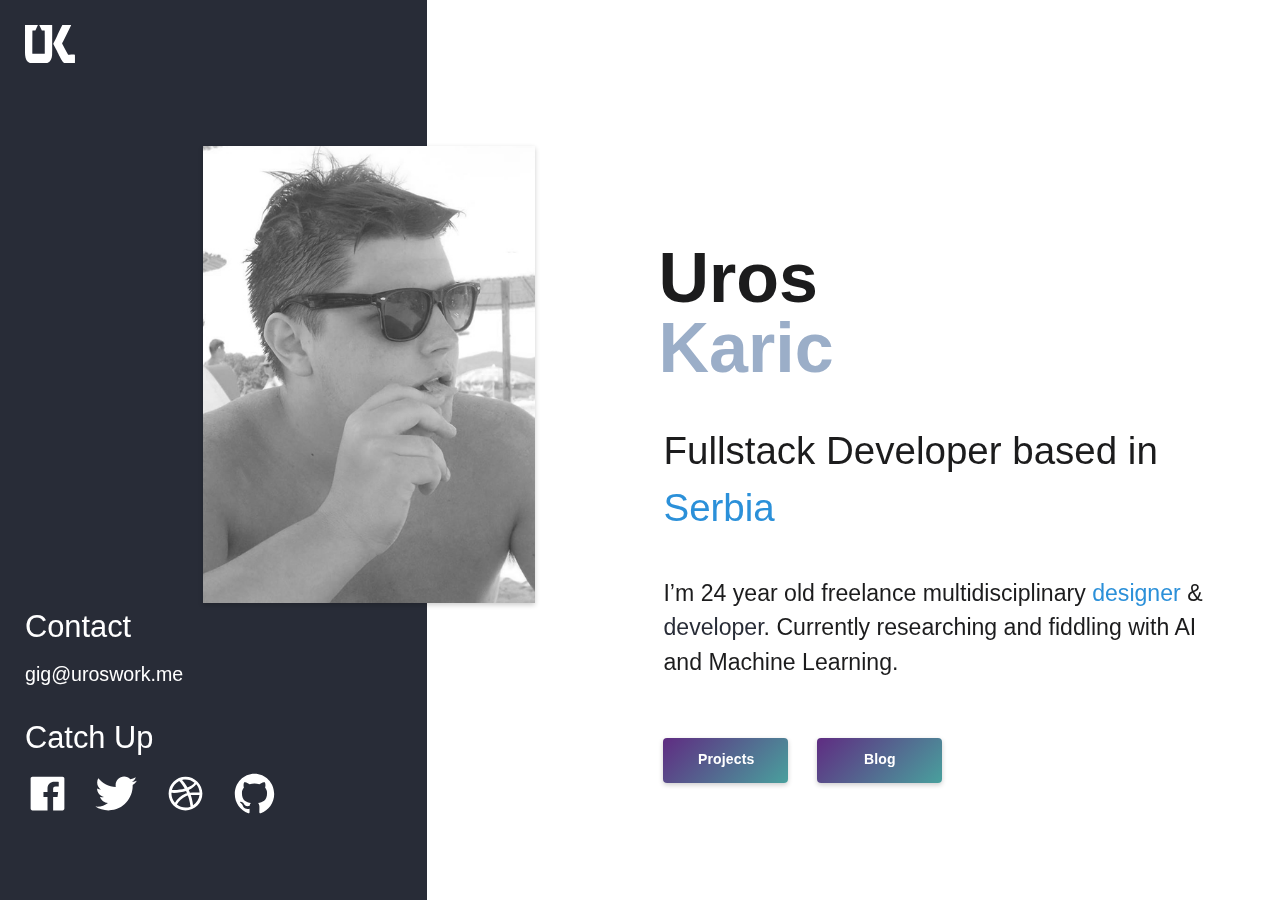
==== index.html @ 0b8df2b6 "[ci skip] deploy from kadza" ====
<!doctype html>

<head lang="en-us">
  <meta charset="utf-8">
<meta http-equiv="X-UA-Compatible" content="IE=edge">
<title>Uros Karic | Virtual Card</title>
<meta name="description" content="">
<meta name="viewport" content="width=device-width, initial-scale=1">

<link rel="apple-touch-icon" href="https://ukaric.github.io/apple-touch-icon.png">

<link rel="stylesheet" href="https://ukaric.github.io/css/main.css">
<script src="https://cdnjs.cloudflare.com/ajax/libs/jquery/3.2.0/jquery.min.js"></script>


<meta name="generator" content="Hugo 0.19" />

</head>

<body>
  
  <div class="columns is-gapless is-marginless is-paddingless content">

    <div class="column is-one-third rail-left">
      <div class="logo">
        <svg version="1.1" baseProfile="tiny" class="logo-svg" xmlns="http://www.w3.org/2000/svg" xmlns:xlink="http://www.w3.org/1999/xlink"
          x="0px" y="0px" viewBox="0 0 72.3 55.5" overflow="auto" xml:space="preserve">
          <path fill="#FFFFFF" d="M39.3,31.7c0,2,0.1,4.1,0,6.1c-0.1,2,0,4-0.1,5.9c-0.4,5.3-2.5,8.9-5.5,10.6c-3,1.7-7.4,1.2-11.5,1.2
	c-0.8,0-1.5,0-2.3,0h-0.4c-0.8,0-1.5,0-2.3,0c-4.1,0-8.5,0.5-11.5-1.2c-2.9-1.6-5.1-5.2-5.5-10.6C0,41.8,0.1,39.8,0,37.8
	c-0.1-2,0-4.1,0-6.1c0-4.1,0-8.3,0-12.4C0,12.9,0.1,6.3,0,0h18.7L15,8.1c-0.8,0-1.6,0-2.3,0c-0.7,0-1.4-0.1-2,0.2
	c-0.1,9.5-0.1,19.6-0.1,29.3c0,1.4-0.1,2.8,0.1,4.1c2.8,0.1,5.8,0,8.7,0h0.4c2.9,0,5.9,0.1,8.7,0c0.2-1.3,0.1-2.7,0.1-4.1
	c0-9.7,0.1-19.7-0.1-29.3C28,7.9,27.4,8,26.7,8c-0.8,0-1.5,0-2.3,0L20.6,0h18.7c0,6.3,0.1,12.9,0,19.3
	C39.3,23.4,39.3,27.6,39.3,31.7z" />
          <path fill="#FFFFFF" d="M66.7,0.1c0,0.7-0.4,1.2-0.7,1.8c-3.5,7.2-7.1,14.2-10.7,21.5c-0.2,0.5-0.5,1.1-0.8,1.7
	c-0.2,0.5-0.8,1.3-0.8,1.7c0,0.2,0.3,0.8,0.5,1.1c1.2,2.3,2.6,4.7,3.8,7c1,2,2.1,4,3.2,6.1c0.3,0.5,0.8,1.7,1.1,1.9
	c0.3,0.1,0.8,0,1.2,0c2.7,0.1,6.2-0.3,8.7,0.1c0.1,4,0.1,8.3,0,12.4c-3,0.2-6.5,0.1-9.6,0.1c-1.8,0-3.3,0.1-4.7-0.2
	c-1.4-0.3-2.4-1.1-3.3-2.2c-1.8-2.1-3.1-4.8-4.4-7.4c-0.7-1.3-1.4-2.6-2-4c-0.6-1.4-1.4-2.6-1.9-4.1c-1.5-3-3.2-5.9-4.8-9
	c-0.2-0.4-0.6-1.1-0.6-1.4c0-0.4,0.5-1.3,0.8-1.8c1.4-2.8,2.8-5.6,4.2-8.4c0.6-1.1,1-2.4,1.5-3.5c2.2-4.7,4.5-9.2,6.6-13.5
	C58.1-0.1,62.8,0,66.7,0.1z" />
        </svg>
      </div>
      <div class="mobile-nav">
        <input type="checkbox" id="navcheck" role="button" title="menu">
        <label for="navcheck" aria-hidden="true" title="menu">
          <span class="burger">
              <span class="bar">
                <span class="visuallyhidden">Menu</span>
            </span>
          </span>
        </label>

        <nav id="menu">
          <a href="#">Contact</a>
          <a href="mailto:nowhere@mozilla.org">gig@uroswork.me</a>
          <a href="#">Catch Up</a>
          <div class="icons">
            <a href="http://www.facebook.com/kadza" target="_">
              <svg class="icon-svg ionion-logo-facebook">
                <linearGradient id="facebookGrad">
                  <stop offset="5%" stop-color="#3b5998" />
                  <stop offset="95%" stop-color="#4b6cb7" />
                </linearGradient>
                <use xlink:href="symbol-defs.svg#ionion-logo-facebook"></use>
              </svg>
            </a>
            <a href="https://twitter.com/urskrc" target="_">
              <svg class="icon-svg ionion-logo-twitter">
                <linearGradient id="twitterGrad">
                  <stop offset="5%" stop-color="#0084b4" />
                  <stop offset="95%" stop-color="#00c6ff" />
                </linearGradient>
                <use xlink:href="symbol-defs.svg#ionion-logo-twitter"></use>
              </svg>
            </a>
            <a href="#">
              <svg class="icon-svg ionion-logo-dribble">
                <linearGradient id="dribbleGrad">
                  <stop offset="5%" stop-color="#BB377D" />
                  <stop offset="95%" stop-color="#d53369" />
                </linearGradient>
                <use xlink:href="symbol-defs.svg#ionion-logo-dribbble"></use>
              </svg>
            </a>
            <a href="http://www.github.com/ukraic" target="_">
              <svg class="icon-svg ionion-logo-github">
                <linearGradient id="githubGrad">
                  <stop offset="5%" stop-color="#6e8efb" />
                  <stop offset="95%" stop-color="#a777e3" />
                </linearGradient>
                <use xlink:href="symbol-defs.svg#ionion-logo-github"></use>
              </svg>
            </a>
          </div>
        </nav>
      </div>
      <div class="column hero-img">

        <picture>

          <source media="(max-width: 48em)" srcset="img/headphoto-round.png">

          <img src="img/headphoto-2x.jpg" alt="Space Needle">

        </picture>

      </div>
      <div class="column contact">
        <div class="email">
          <h1>Contact</h1>
          <a href="mailto:nowhere@nope.to">gig@uroswork.me</a>
        </div>
        <div class="social">
          <h1>Catch Up</h1>
          <div class="icons">
            <a href="http://www.facebook.com/kadza" target="_">
              <svg class="icon-svg ionion-logo-facebook">
                <linearGradient id="facebookGrad">
                  <stop offset="5%" stop-color="#3b5998" />
                  <stop offset="95%" stop-color="#4b6cb7" />
                </linearGradient>
                <use xlink:href="symbol-defs.svg#ionion-logo-facebook"></use>
              </svg>
            </a>
            <a href="https://twitter.com/urskrc" target="_">
              <svg class="icon-svg ionion-logo-twitter">
                <linearGradient id="twitterGrad">
                  <stop offset="5%" stop-color="#0084b4" />
                  <stop offset="95%" stop-color="#00c6ff" />
                </linearGradient>
                <use xlink:href="symbol-defs.svg#ionion-logo-twitter"></use>
              </svg>
            </a>
            <a href="#">
              <svg class="icon-svg ionion-logo-dribble">
                <linearGradient id="dribbleGrad">
                  <stop offset="5%" stop-color="#BB377D" />
                  <stop offset="95%" stop-color="#d53369" />
                </linearGradient>
                <use xlink:href="symbol-defs.svg#ionion-logo-dribbble"></use>
              </svg>
            </a>
            <a href="http://www.github.com/ukraic" target="_">
              <svg class="icon-svg ionion-logo-github">
                <linearGradient id="githubGrad">
                  <stop offset="5%" stop-color="#6e8efb" />
                  <stop offset="95%" stop-color="#a777e3" />
                </linearGradient>
                <use xlink:href="symbol-defs.svg#ionion-logo-github"></use>
              </svg>
            </a>
          </div>
        </div>


      </div>

    </div>

    <div class="column rail-right">
      <div class="wrapper-right">
        <div class="text">
          <h1 class="color-h1">Uros</h1>
          <h1>Karic</h1>
          <div class="about-text">
            <h3>Fullstack Developer based in <span class="accent">Serbia</span></h3>
            <p>I’m 24 year old freelance multidisciplinary <span class="accent">designer</span> & <span>developer</span>. Currently
              researching and fiddling with AI and Machine Learning.</p>
          </div>
        </div>
        <div class="btn-box">

          <a href="./blog/" data-title="Projects" class="cta-main"></a>
          <a href="#" data-title="Blog" class="cta-blog"></a>
        </div>
      </div>
    </div>

  </div>
  <script src="https://ukaric.github.io/js/app.js"></script>

</body>


</html>
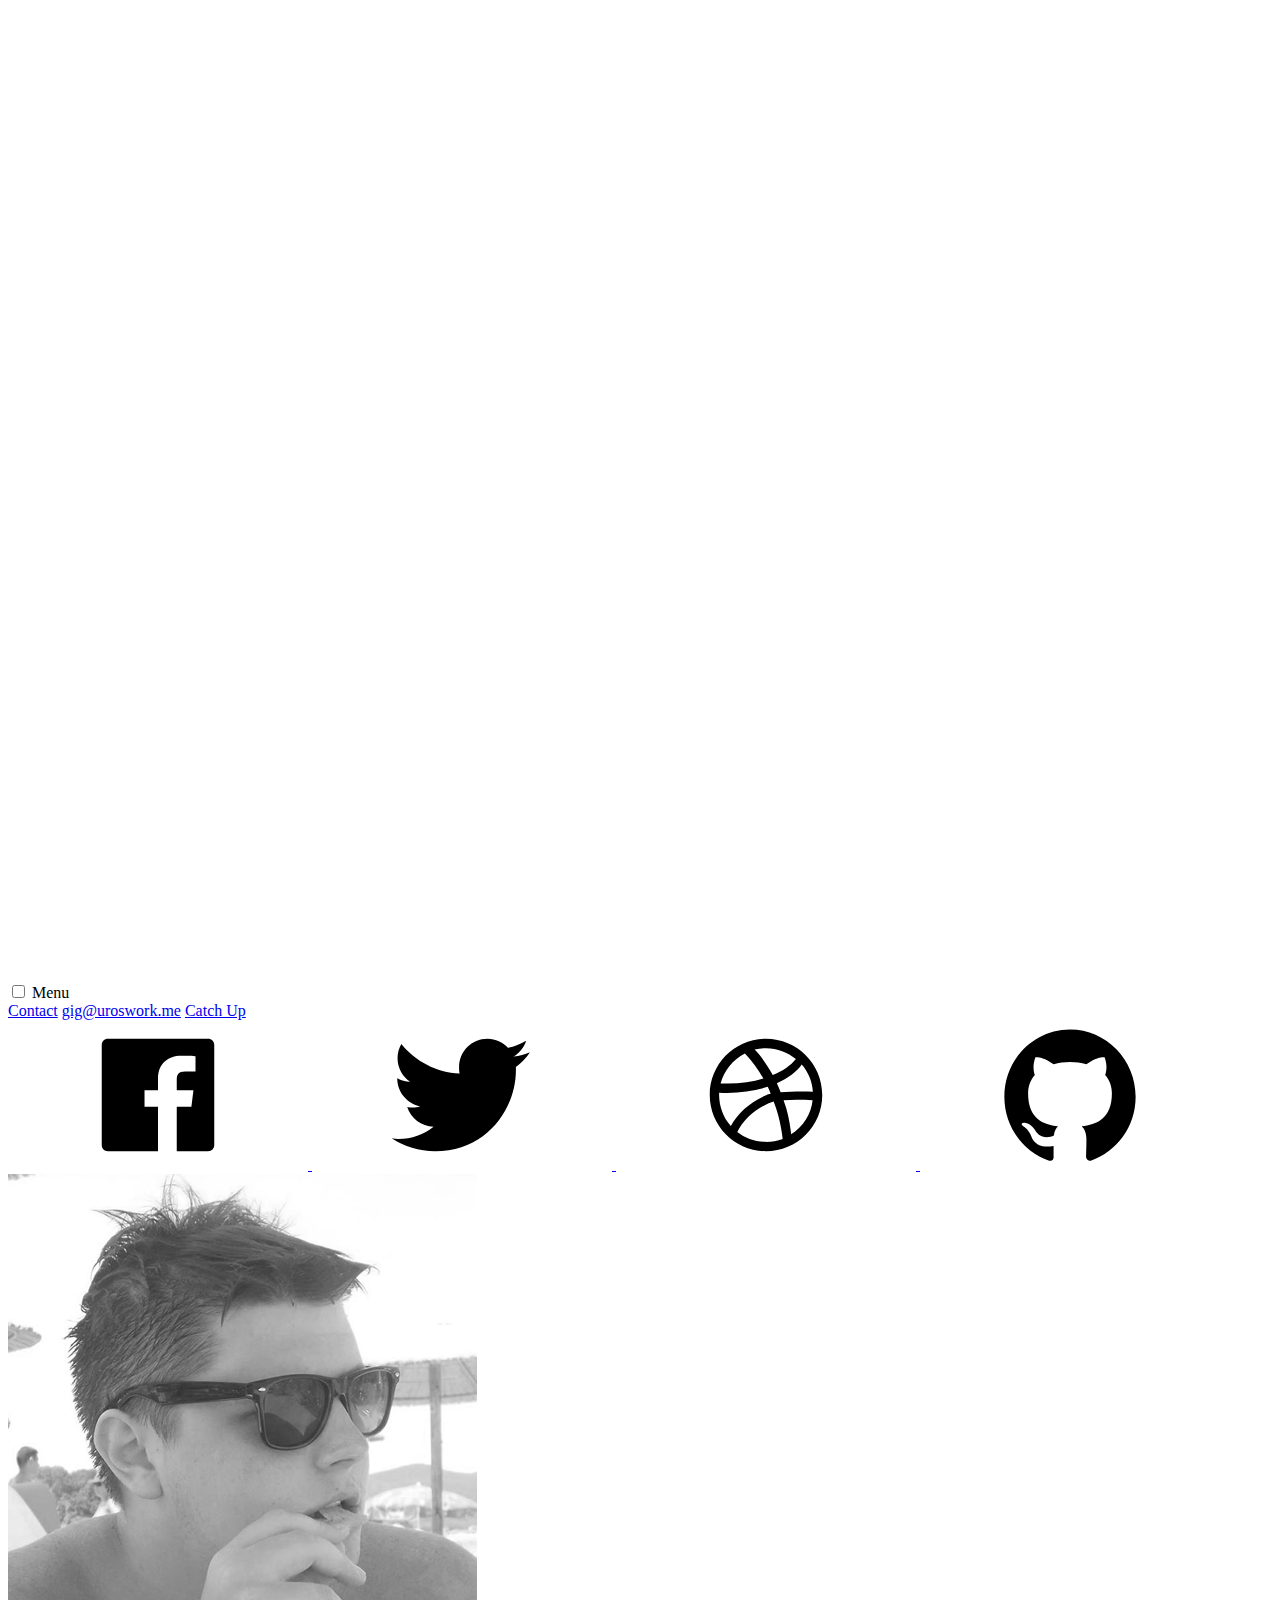
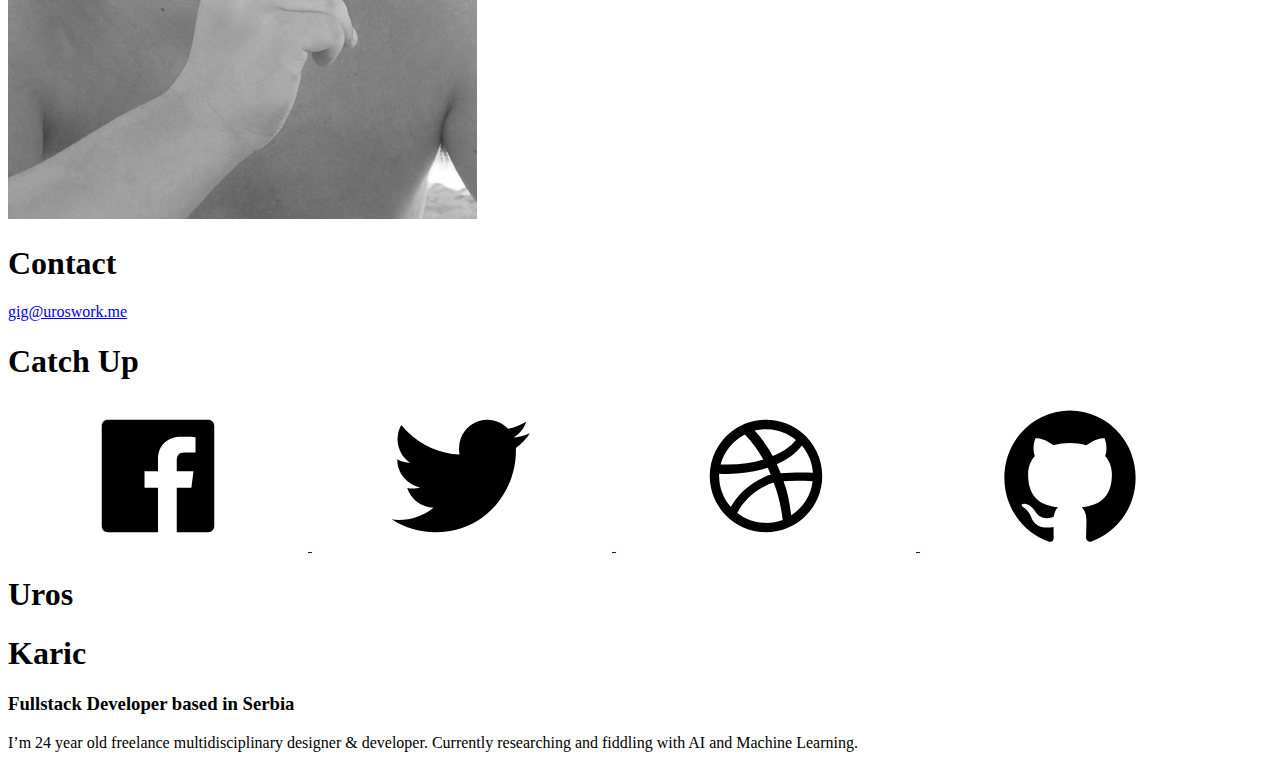
==== commit 1a192969: "[ci skip] deploy from kadza" ====
--- a/index.html
+++ b/index.html
@@ -6,10 +6,18 @@
 <title>Uros Karic | Virtual Card</title>
 <meta name="description" content="">
 <meta name="viewport" content="width=device-width, initial-scale=1">
+<meta property="og:title" content="Uros Karic | Virtual Card" />
+<meta property="og:url" content="https://ukaric.github.io/img/headphoto-2x.jpg" />
+<meta property="og:image" content="img/headphoto-2x.jpg" />
+<meta property="og:image:type" content="image/jpeg" />
+<meta property="og:description" content="Personal Virtual Card&Blog" />
 
-<link rel="apple-touch-icon" href="https://ukaric.github.io/apple-touch-icon.png">
 
-<link rel="stylesheet" href="https://ukaric.github.io/css/main.css">
+
+
+<link rel="apple-touch-icon" href="https://uroskaric.me/apple-touch-icon.png">
+
+<link rel="stylesheet" href="https://uroskaric.me/css/main.css">
 <script src="https://cdnjs.cloudflare.com/ajax/libs/jquery/3.2.0/jquery.min.js"></script>
 
 
@@ -169,14 +177,14 @@
         </div>
         <div class="btn-box">
 
-          <a href="./blog/" data-title="Projects" class="cta-main"></a>
+          <a href="#" data-title="Projects" class="cta-main"></a>
           <a href="#" data-title="Blog" class="cta-blog"></a>
         </div>
       </div>
     </div>
 
   </div>
-  <script src="https://ukaric.github.io/js/app.js"></script>
+  <script src="https://uroskaric.me/js/app.js"></script>
 
 </body>
 
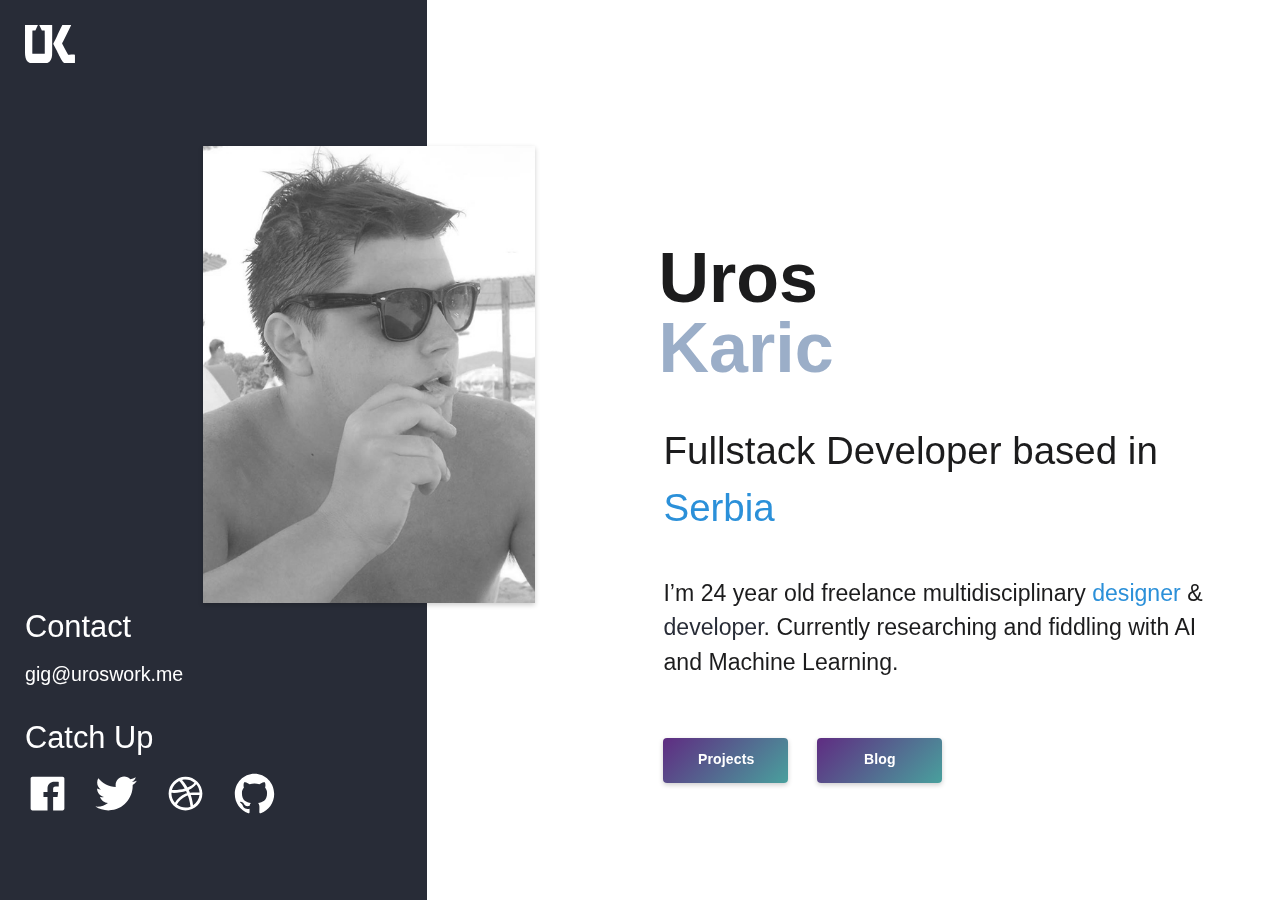
==== commit 97fd2187: "[ci skip] deploy from kadza" ====
--- a/index.html
+++ b/index.html
@@ -15,9 +15,9 @@
 
 
 
-<link rel="apple-touch-icon" href="https://uroskaric.me/apple-touch-icon.png">
+<link rel="apple-touch-icon" href="/apple-touch-icon.png">
 
-<link rel="stylesheet" href="https://uroskaric.me/css/main.css">
+<link rel="stylesheet" href="/css/main.css">
 <script src="https://cdnjs.cloudflare.com/ajax/libs/jquery/3.2.0/jquery.min.js"></script>
 
 
@@ -184,7 +184,7 @@
     </div>
 
   </div>
-  <script src="https://uroskaric.me/js/app.js"></script>
+  <script src="/js/app.js"></script>
 
 </body>
 
--- a/css/main.css
+++ b/css/main.css
@@ -0,0 +1,3 @@
+@font-face{font-family:Inconsolata;font-style:normal;font-weight:400;src:local("Inconsolata Regular"),local(Inconsolata-Regular),url(//fonts.gstatic.com/s/inconsolata/v15/BjAYBlHtW3CJxDcjzrnZCGfQcKutQXcIrRfyR5jdjY8.eot#) format("eot"),url(//fonts.gstatic.com/s/inconsolata/v15/BjAYBlHtW3CJxDcjzrnZCIbN6UDyHWBl620a-IRfuBk.woff) format("woff2"),url(//fonts.gstatic.com/s/inconsolata/v15/BjAYBlHtW3CJxDcjzrnZCIbN6UDyHWBl620a-IRfuBk.woff) format("woff")}@font-face{font-family:Inconsolata;font-style:normal;font-weight:700;src:local("Inconsolata Bold"),local(Inconsolata-Bold),url(//fonts.gstatic.com/s/inconsolata/v15/AIed271kqQlcIRSOnQH0ybFt29aCHKT7otDW9l62Aag.eot#) format("eot"),url(//fonts.gstatic.com/s/inconsolata/v15/AIed271kqQlcIRSOnQH0yTqR_3kx9_hJXbbyU8S6IN0.woff) format("woff2"),url(//fonts.gstatic.com/s/inconsolata/v15/AIed271kqQlcIRSOnQH0yTqR_3kx9_hJXbbyU8S6IN0.woff) format("woff")}@font-face{font-family:monospace;font-style:italic;font-weight:400;src:local("Menlo Italic"),local(Menlo-Italic),local("Consolas Italic"),local(Consolas-Italic),local("Courier New Italic")}@font-face{font-family:monospace;font-style:italic;font-weight:700;src:local("Menlo Bold Italic"),local(Menlo-BoldItalic),local(Monaco),local("Consolas Bold Italic"),local(Consolas-BoldItalic),local("Courier New Bold Italic")}@font-face{font-family:monospace;font-style:normal;font-weight:400;src:local("Menlo Regular"),local(Menlo-Regular),local(Monaco),local(Consolas),local("Courier New")}@font-face{font-family:monospace;font-style:normal;font-weight:700;src:local("Menlo Bold"),local(Menlo-Bold),local(Monaco),local("Consolas Bold"),local(Consolas-Bold),local("Courier New Bold")}@font-face{font-family:sans-serif;font-style:italic;font-weight:300;src:local("Helvetica Neue Light Italic"),local(HelveticaNeue-LightItalic),local("Helvetica Light Oblique"),local(Helvetica-LightOblique)}@font-face{font-family:sans-serif;font-style:italic;font-weight:400;src:local("Helvetica Neue Italic"),local(HelveticaNeue-Italic),local("Helvetica Oblique"),local(Helvetica-Oblique)}@font-face{font-family:sans-serif;font-style:italic;font-weight:700;src:local("Helvetica Neue Bold Italic"),local(HelveticaNeue-BoldItalic),local("Helvetica Bold Oblique"),local(Helvetica-BoldOblique)}@font-face{font-family:sans-serif;font-style:normal;font-weight:300;src:local("Helvetica Neue Light"),local(HelveticaNeue-Light),local("Helvetica Light"),local(Helvetica-Light)}@font-face{font-family:sans-serif;font-style:normal;font-weight:400;src:local(HelveticaNeue),local(Helvetica)}@font-face{font-family:sans-serif;font-style:normal;font-weight:700;src:local("Helvetica Neue Bold"),local(HelveticaNeue-Bold),local("Helvetica Bold"),local(Helvetica-Bold)}
+/*! normalize.css v5.0.0 | MIT License | github.com/necolas/normalize.css */html{font-family:sans-serif;line-height:1.15;-ms-text-size-adjust:100%;-webkit-text-size-adjust:100%}body{margin:0}article,aside,footer,header,nav,section{display:block}h1{font-size:2em;margin:.67em 0}figcaption,figure,main{display:block}figure{margin:1em 40px}hr{box-sizing:content-box;height:0;overflow:visible}pre{font-family:monospace,monospace;font-size:1em}a{background-color:transparent;-webkit-text-decoration-skip:objects}a:active,a:hover{outline-width:0}abbr[title]{border-bottom:none;text-decoration:underline;text-decoration:underline dotted}b,strong{font-weight:inherit;font-weight:bolder}code,kbd,samp{font-family:monospace,monospace;font-size:1em}dfn{font-style:italic}mark{background-color:#ff0;color:#000}small{font-size:80%}sub,sup{font-size:75%;line-height:0;position:relative;vertical-align:baseline}sub{bottom:-.25em}sup{top:-.5em}audio,video{display:inline-block}audio:not([controls]){display:none;height:0}img{border-style:none}svg:not(:root){overflow:hidden}button,input,optgroup,select,textarea{font-family:sans-serif;font-size:100%;line-height:1.15;margin:0}button,input{overflow:visible}button,select{text-transform:none}[type=reset],[type=submit],button,html [type=button]{-webkit-appearance:button}[type=button]::-moz-focus-inner,[type=reset]::-moz-focus-inner,[type=submit]::-moz-focus-inner,button::-moz-focus-inner{border-style:none;padding:0}[type=button]:-moz-focusring,[type=reset]:-moz-focusring,[type=submit]:-moz-focusring,button:-moz-focusring{outline:1px dotted ButtonText}fieldset{border:1px solid silver;margin:0 2px;padding:.35em .625em .75em}legend{box-sizing:border-box;color:inherit;display:table;max-width:100%;padding:0;white-space:normal}progress{display:inline-block;vertical-align:baseline}textarea{overflow:auto}[type=checkbox],[type=radio]{box-sizing:border-box;padding:0}[type=number]::-webkit-inner-spin-button,[type=number]::-webkit-outer-spin-button{height:auto}[type=search]{-webkit-appearance:textfield;outline-offset:-2px}[type=search]::-webkit-search-cancel-button,[type=search]::-webkit-search-decoration{-webkit-appearance:none}::-webkit-file-upload-button{-webkit-appearance:button;font:inherit}details,menu{display:block}summary{display:list-item}canvas{display:inline-block}[hidden],template{display:none}html{background-color:#fff;font-size:14px;-moz-osx-font-smoothing:grayscale;-webkit-font-smoothing:antialiased;min-width:300px;overflow-x:hidden;overflow-y:scroll;text-rendering:optimizeLegibility}article,aside,figure,footer,header,hgroup,section{display:block}body,button,input,select,textarea{font-family:-apple-system,BlinkMacSystemFont,Segoe UI,Roboto,Oxygen,Ubuntu,Cantarell,Fira Sans,Droid Sans,Helvetica Neue,Helvetica,Arial,sans-serif}code,pre{-moz-osx-font-smoothing:auto;-webkit-font-smoothing:auto;font-family:Inconsolata,Consolas,Monaco,monospace}body{color:#4a4a4a;font-size:1rem;font-weight:400;line-height:1.5}a{color:#00d1b2;cursor:pointer;text-decoration:none;-webkit-transition:none 86ms ease-out;transition:none 86ms ease-out}a:hover{color:#363636}code{background-color:#f5f5f5;color:#ff3860;font-size:.8em;font-weight:400;padding:.25em .5em}hr{background-color:#dbdbdb;border:none;display:block;height:1px;margin:1.5rem 0}img{max-width:100%}input[type=checkbox],input[type=radio]{vertical-align:baseline}small{font-size:.8em}span{font-style:inherit;font-weight:inherit}strong{color:#363636;font-weight:700}pre{background-color:#f5f5f5;color:#4a4a4a;font-size:.8em;white-space:pre;word-wrap:normal}pre code{background:none;color:inherit;display:block;font-size:1em;overflow-x:auto;padding:1.25rem 1.5rem}table{width:100%}table td,table th{text-align:left;vertical-align:top}table th{color:#363636}.is-block{display:block}@media screen and (max-width:768px){.is-block-mobile{display:block!important}}@media screen and (min-width:769px){.is-block-tablet{display:block!important}}@media screen and (min-width:769px) and (max-width:999px){.is-block-tablet-only{display:block!important}}@media screen and (max-width:999px){.is-block-touch{display:block!important}}@media screen and (min-width:1000px){.is-block-desktop{display:block!important}}@media screen and (min-width:1000px) and (max-width:1191px){.is-block-desktop-only{display:block!important}}@media screen and (min-width:1192px){.is-block-widescreen{display:block!important}}.is-flex{display:-webkit-box;display:-ms-flexbox;display:flex}@media screen and (max-width:768px){.is-flex-mobile{display:-webkit-box!important;display:-ms-flexbox!important;display:flex!important}}@media screen and (min-width:769px){.is-flex-tablet{display:-webkit-box!important;display:-ms-flexbox!important;display:flex!important}}@media screen and (min-width:769px) and (max-width:999px){.is-flex-tablet-only{display:-webkit-box!important;display:-ms-flexbox!important;display:flex!important}}@media screen and (max-width:999px){.is-flex-touch{display:-webkit-box!important;display:-ms-flexbox!important;display:flex!important}}@media screen and (min-width:1000px){.is-flex-desktop{display:-webkit-box!important;display:-ms-flexbox!important;display:flex!important}}@media screen and (min-width:1000px) and (max-width:1191px){.is-flex-desktop-only{display:-webkit-box!important;display:-ms-flexbox!important;display:flex!important}}@media screen and (min-width:1192px){.is-flex-widescreen{display:-webkit-box!important;display:-ms-flexbox!important;display:flex!important}}.is-inline{display:inline}@media screen and (max-width:768px){.is-inline-mobile{display:inline!important}}@media screen and (min-width:769px){.is-inline-tablet{display:inline!important}}@media screen and (min-width:769px) and (max-width:999px){.is-inline-tablet-only{display:inline!important}}@media screen and (max-width:999px){.is-inline-touch{display:inline!important}}@media screen and (min-width:1000px){.is-inline-desktop{display:inline!important}}@media screen and (min-width:1000px) and (max-width:1191px){.is-inline-desktop-only{display:inline!important}}@media screen and (min-width:1192px){.is-inline-widescreen{display:inline!important}}.is-inline-block{display:inline-block}@media screen and (max-width:768px){.is-inline-block-mobile{display:inline-block!important}}@media screen and (min-width:769px){.is-inline-block-tablet{display:inline-block!important}}@media screen and (min-width:769px) and (max-width:999px){.is-inline-block-tablet-only{display:inline-block!important}}@media screen and (max-width:999px){.is-inline-block-touch{display:inline-block!important}}@media screen and (min-width:1000px){.is-inline-block-desktop{display:inline-block!important}}@media screen and (min-width:1000px) and (max-width:1191px){.is-inline-block-desktop-only{display:inline-block!important}}@media screen and (min-width:1192px){.is-inline-block-widescreen{display:inline-block!important}}.is-inline-flex{display:-webkit-inline-box;display:-ms-inline-flexbox;display:inline-flex}@media screen and (max-width:768px){.is-inline-flex-mobile{display:-webkit-inline-box!important;display:-ms-inline-flexbox!important;display:inline-flex!important}}@media screen and (min-width:769px){.is-inline-flex-tablet{display:-webkit-inline-box!important;display:-ms-inline-flexbox!important;display:inline-flex!important}}@media screen and (min-width:769px) and (max-width:999px){.is-inline-flex-tablet-only{display:-webkit-inline-box!important;display:-ms-inline-flexbox!important;display:inline-flex!important}}@media screen and (max-width:999px){.is-inline-flex-touch{display:-webkit-inline-box!important;display:-ms-inline-flexbox!important;display:inline-flex!important}}@media screen and (min-width:1000px){.is-inline-flex-desktop{display:-webkit-inline-box!important;display:-ms-inline-flexbox!important;display:inline-flex!important}}@media screen and (min-width:1000px) and (max-width:1191px){.is-inline-flex-desktop-only{display:-webkit-inline-box!important;display:-ms-inline-flexbox!important;display:inline-flex!important}}@media screen and (min-width:1192px){.is-inline-flex-widescreen{display:-webkit-inline-box!important;display:-ms-inline-flexbox!important;display:inline-flex!important}}.is-clearfix:after{clear:both;content:" ";display:table}.is-pulled-left{float:left}.is-pulled-right{float:right}.is-clipped{overflow:hidden!important}.is-overlay{bottom:0;left:0;position:absolute;right:0;top:0}.has-text-centered{text-align:center}.has-text-left{text-align:left}.has-text-right{text-align:right}.is-hidden{display:none!important}@media screen and (max-width:768px){.is-hidden-mobile{display:none!important}}@media screen and (min-width:769px){.is-hidden-tablet{display:none!important}}@media screen and (min-width:769px) and (max-width:999px){.is-hidden-tablet-only{display:none!important}}@media screen and (max-width:999px){.is-hidden-touch{display:none!important}}@media screen and (min-width:1000px){.is-hidden-desktop{display:none!important}}@media screen and (min-width:1000px) and (max-width:1191px){.is-hidden-desktop-only{display:none!important}}@media screen and (min-width:1192px){.is-hidden-widescreen{display:none!important}}.is-disabled{pointer-events:none}.is-marginless{margin:0!important}.is-paddingless{padding:0!important}.is-unselectable{-webkit-touch-callout:none;-webkit-user-select:none;-moz-user-select:none;-ms-user-select:none;user-select:none}.column{display:block;-ms-flex-preferred-size:0;flex-basis:0;-webkit-box-flex:1;-ms-flex-positive:1;flex-grow:1;-ms-flex-negative:1;flex-shrink:1;padding:.75rem}.columns.is-mobile>.column.is-full,.columns.is-mobile>.column.is-narrow{-webkit-box-flex:0;-ms-flex:none;flex:none}.columns.is-mobile>.column.is-full{width:100%}.columns.is-mobile>.column.is-three-quarters{-webkit-box-flex:0;-ms-flex:none;flex:none;width:75%}.columns.is-mobile>.column.is-two-thirds{-webkit-box-flex:0;-ms-flex:none;flex:none;width:66.6666%}.columns.is-mobile>.column.is-half{-webkit-box-flex:0;-ms-flex:none;flex:none;width:50%}.columns.is-mobile>.column.is-one-third{-webkit-box-flex:0;-ms-flex:none;flex:none;width:33.3333%}.columns.is-mobile>.column.is-one-quarter{-webkit-box-flex:0;-ms-flex:none;flex:none;width:25%}.columns.is-mobile>.column.is-offset-three-quarters{margin-left:75%}.columns.is-mobile>.column.is-offset-two-thirds{margin-left:66.6666%}.columns.is-mobile>.column.is-offset-half{margin-left:50%}.columns.is-mobile>.column.is-offset-one-third{margin-left:33.3333%}.columns.is-mobile>.column.is-offset-one-quarter{margin-left:25%}.columns.is-mobile>.column.is-1{-webkit-box-flex:0;-ms-flex:none;flex:none;width:8.33333%}.columns.is-mobile>.column.is-offset-1{margin-left:8.33333%}.columns.is-mobile>.column.is-2{-webkit-box-flex:0;-ms-flex:none;flex:none;width:16.66667%}.columns.is-mobile>.column.is-offset-2{margin-left:16.66667%}.columns.is-mobile>.column.is-3{-webkit-box-flex:0;-ms-flex:none;flex:none;width:25%}.columns.is-mobile>.column.is-offset-3{margin-left:25%}.columns.is-mobile>.column.is-4{-webkit-box-flex:0;-ms-flex:none;flex:none;width:33.33333%}.columns.is-mobile>.column.is-offset-4{margin-left:33.33333%}.columns.is-mobile>.column.is-5{-webkit-box-flex:0;-ms-flex:none;flex:none;width:41.66667%}.columns.is-mobile>.column.is-offset-5{margin-left:41.66667%}.columns.is-mobile>.column.is-6{-webkit-box-flex:0;-ms-flex:none;flex:none;width:50%}.columns.is-mobile>.column.is-offset-6{margin-left:50%}.columns.is-mobile>.column.is-7{-webkit-box-flex:0;-ms-flex:none;flex:none;width:58.33333%}.columns.is-mobile>.column.is-offset-7{margin-left:58.33333%}.columns.is-mobile>.column.is-8{-webkit-box-flex:0;-ms-flex:none;flex:none;width:66.66667%}.columns.is-mobile>.column.is-offset-8{margin-left:66.66667%}.columns.is-mobile>.column.is-9{-webkit-box-flex:0;-ms-flex:none;flex:none;width:75%}.columns.is-mobile>.column.is-offset-9{margin-left:75%}.columns.is-mobile>.column.is-10{-webkit-box-flex:0;-ms-flex:none;flex:none;width:83.33333%}.columns.is-mobile>.column.is-offset-10{margin-left:83.33333%}.columns.is-mobile>.column.is-11{-webkit-box-flex:0;-ms-flex:none;flex:none;width:91.66667%}.columns.is-mobile>.column.is-offset-11{margin-left:91.66667%}.columns.is-mobile>.column.is-12{-webkit-box-flex:0;-ms-flex:none;flex:none;width:100%}.columns.is-mobile>.column.is-offset-12{margin-left:100%}@media screen and (max-width:768px){.column.is-full-mobile,.column.is-narrow-mobile{-webkit-box-flex:0;-ms-flex:none;flex:none}.column.is-full-mobile{width:100%}.column.is-three-quarters-mobile{-webkit-box-flex:0;-ms-flex:none;flex:none;width:75%}.column.is-two-thirds-mobile{-webkit-box-flex:0;-ms-flex:none;flex:none;width:66.6666%}.column.is-half-mobile{-webkit-box-flex:0;-ms-flex:none;flex:none;width:50%}.column.is-one-third-mobile{-webkit-box-flex:0;-ms-flex:none;flex:none;width:33.3333%}.column.is-one-quarter-mobile{-webkit-box-flex:0;-ms-flex:none;flex:none;width:25%}.column.is-offset-three-quarters-mobile{margin-left:75%}.column.is-offset-two-thirds-mobile{margin-left:66.6666%}.column.is-offset-half-mobile{margin-left:50%}.column.is-offset-one-third-mobile{margin-left:33.3333%}.column.is-offset-one-quarter-mobile{margin-left:25%}.column.is-1-mobile{-webkit-box-flex:0;-ms-flex:none;flex:none;width:8.33333%}.column.is-offset-1-mobile{margin-left:8.33333%}.column.is-2-mobile{-webkit-box-flex:0;-ms-flex:none;flex:none;width:16.66667%}.column.is-offset-2-mobile{margin-left:16.66667%}.column.is-3-mobile{-webkit-box-flex:0;-ms-flex:none;flex:none;width:25%}.column.is-offset-3-mobile{margin-left:25%}.column.is-4-mobile{-webkit-box-flex:0;-ms-flex:none;flex:none;width:33.33333%}.column.is-offset-4-mobile{margin-left:33.33333%}.column.is-5-mobile{-webkit-box-flex:0;-ms-flex:none;flex:none;width:41.66667%}.column.is-offset-5-mobile{margin-left:41.66667%}.column.is-6-mobile{-webkit-box-flex:0;-ms-flex:none;flex:none;width:50%}.column.is-offset-6-mobile{margin-left:50%}.column.is-7-mobile{-webkit-box-flex:0;-ms-flex:none;flex:none;width:58.33333%}.column.is-offset-7-mobile{margin-left:58.33333%}.column.is-8-mobile{-webkit-box-flex:0;-ms-flex:none;flex:none;width:66.66667%}.column.is-offset-8-mobile{margin-left:66.66667%}.column.is-9-mobile{-webkit-box-flex:0;-ms-flex:none;flex:none;width:75%}.column.is-offset-9-mobile{margin-left:75%}.column.is-10-mobile{-webkit-box-flex:0;-ms-flex:none;flex:none;width:83.33333%}.column.is-offset-10-mobile{margin-left:83.33333%}.column.is-11-mobile{-webkit-box-flex:0;-ms-flex:none;flex:none;width:91.66667%}.column.is-offset-11-mobile{margin-left:91.66667%}.column.is-12-mobile{-webkit-box-flex:0;-ms-flex:none;flex:none;width:100%}.column.is-offset-12-mobile{margin-left:100%}}@media screen and (min-width:769px){.column.is-full,.column.is-full-tablet,.column.is-narrow,.column.is-narrow-tablet{-webkit-box-flex:0;-ms-flex:none;flex:none}.column.is-full,.column.is-full-tablet{width:100%}.column.is-three-quarters,.column.is-three-quarters-tablet{-webkit-box-flex:0;-ms-flex:none;flex:none;width:75%}.column.is-two-thirds,.column.is-two-thirds-tablet{-webkit-box-flex:0;-ms-flex:none;flex:none;width:66.6666%}.column.is-half,.column.is-half-tablet{-webkit-box-flex:0;-ms-flex:none;flex:none;width:50%}.column.is-one-third,.column.is-one-third-tablet{-webkit-box-flex:0;-ms-flex:none;flex:none;width:33.3333%}.column.is-one-quarter,.column.is-one-quarter-tablet{-webkit-box-flex:0;-ms-flex:none;flex:none;width:25%}.column.is-offset-three-quarters,.column.is-offset-three-quarters-tablet{margin-left:75%}.column.is-offset-two-thirds,.column.is-offset-two-thirds-tablet{margin-left:66.6666%}.column.is-offset-half,.column.is-offset-half-tablet{margin-left:50%}.column.is-offset-one-third,.column.is-offset-one-third-tablet{margin-left:33.3333%}.column.is-offset-one-quarter,.column.is-offset-one-quarter-tablet{margin-left:25%}.column.is-1,.column.is-1-tablet{-webkit-box-flex:0;-ms-flex:none;flex:none;width:8.33333%}.column.is-offset-1,.column.is-offset-1-tablet{margin-left:8.33333%}.column.is-2,.column.is-2-tablet{-webkit-box-flex:0;-ms-flex:none;flex:none;width:16.66667%}.column.is-offset-2,.column.is-offset-2-tablet{margin-left:16.66667%}.column.is-3,.column.is-3-tablet{-webkit-box-flex:0;-ms-flex:none;flex:none;width:25%}.column.is-offset-3,.column.is-offset-3-tablet{margin-left:25%}.column.is-4,.column.is-4-tablet{-webkit-box-flex:0;-ms-flex:none;flex:none;width:33.33333%}.column.is-offset-4,.column.is-offset-4-tablet{margin-left:33.33333%}.column.is-5,.column.is-5-tablet{-webkit-box-flex:0;-ms-flex:none;flex:none;width:41.66667%}.column.is-offset-5,.column.is-offset-5-tablet{margin-left:41.66667%}.column.is-6,.column.is-6-tablet{-webkit-box-flex:0;-ms-flex:none;flex:none;width:50%}.column.is-offset-6,.column.is-offset-6-tablet{margin-left:50%}.column.is-7,.column.is-7-tablet{-webkit-box-flex:0;-ms-flex:none;flex:none;width:58.33333%}.column.is-offset-7,.column.is-offset-7-tablet{margin-left:58.33333%}.column.is-8,.column.is-8-tablet{-webkit-box-flex:0;-ms-flex:none;flex:none;width:66.66667%}.column.is-offset-8,.column.is-offset-8-tablet{margin-left:66.66667%}.column.is-9,.column.is-9-tablet{-webkit-box-flex:0;-ms-flex:none;flex:none;width:75%}.column.is-offset-9,.column.is-offset-9-tablet{margin-left:75%}.column.is-10,.column.is-10-tablet{-webkit-box-flex:0;-ms-flex:none;flex:none;width:83.33333%}.column.is-offset-10,.column.is-offset-10-tablet{margin-left:83.33333%}.column.is-11,.column.is-11-tablet{-webkit-box-flex:0;-ms-flex:none;flex:none;width:91.66667%}.column.is-offset-11,.column.is-offset-11-tablet{margin-left:91.66667%}.column.is-12,.column.is-12-tablet{-webkit-box-flex:0;-ms-flex:none;flex:none;width:100%}.column.is-offset-12,.column.is-offset-12-tablet{margin-left:100%}}@media screen and (min-width:1000px){.column.is-full-desktop,.column.is-narrow-desktop{-webkit-box-flex:0;-ms-flex:none;flex:none}.column.is-full-desktop{width:100%}.column.is-three-quarters-desktop{-webkit-box-flex:0;-ms-flex:none;flex:none;width:75%}.column.is-two-thirds-desktop{-webkit-box-flex:0;-ms-flex:none;flex:none;width:66.6666%}.column.is-half-desktop{-webkit-box-flex:0;-ms-flex:none;flex:none;width:50%}.column.is-one-third-desktop{-webkit-box-flex:0;-ms-flex:none;flex:none;width:33.3333%}.column.is-one-quarter-desktop{-webkit-box-flex:0;-ms-flex:none;flex:none;width:25%}.column.is-offset-three-quarters-desktop{margin-left:75%}.column.is-offset-two-thirds-desktop{margin-left:66.6666%}.column.is-offset-half-desktop{margin-left:50%}.column.is-offset-one-third-desktop{margin-left:33.3333%}.column.is-offset-one-quarter-desktop{margin-left:25%}.column.is-1-desktop{-webkit-box-flex:0;-ms-flex:none;flex:none;width:8.33333%}.column.is-offset-1-desktop{margin-left:8.33333%}.column.is-2-desktop{-webkit-box-flex:0;-ms-flex:none;flex:none;width:16.66667%}.column.is-offset-2-desktop{margin-left:16.66667%}.column.is-3-desktop{-webkit-box-flex:0;-ms-flex:none;flex:none;width:25%}.column.is-offset-3-desktop{margin-left:25%}.column.is-4-desktop{-webkit-box-flex:0;-ms-flex:none;flex:none;width:33.33333%}.column.is-offset-4-desktop{margin-left:33.33333%}.column.is-5-desktop{-webkit-box-flex:0;-ms-flex:none;flex:none;width:41.66667%}.column.is-offset-5-desktop{margin-left:41.66667%}.column.is-6-desktop{-webkit-box-flex:0;-ms-flex:none;flex:none;width:50%}.column.is-offset-6-desktop{margin-left:50%}.column.is-7-desktop{-webkit-box-flex:0;-ms-flex:none;flex:none;width:58.33333%}.column.is-offset-7-desktop{margin-left:58.33333%}.column.is-8-desktop{-webkit-box-flex:0;-ms-flex:none;flex:none;width:66.66667%}.column.is-offset-8-desktop{margin-left:66.66667%}.column.is-9-desktop{-webkit-box-flex:0;-ms-flex:none;flex:none;width:75%}.column.is-offset-9-desktop{margin-left:75%}.column.is-10-desktop{-webkit-box-flex:0;-ms-flex:none;flex:none;width:83.33333%}.column.is-offset-10-desktop{margin-left:83.33333%}.column.is-11-desktop{-webkit-box-flex:0;-ms-flex:none;flex:none;width:91.66667%}.column.is-offset-11-desktop{margin-left:91.66667%}.column.is-12-desktop{-webkit-box-flex:0;-ms-flex:none;flex:none;width:100%}.column.is-offset-12-desktop{margin-left:100%}}@media screen and (min-width:1192px){.column.is-full-widescreen,.column.is-narrow-widescreen{-webkit-box-flex:0;-ms-flex:none;flex:none}.column.is-full-widescreen{width:100%}.column.is-three-quarters-widescreen{-webkit-box-flex:0;-ms-flex:none;flex:none;width:75%}.column.is-two-thirds-widescreen{-webkit-box-flex:0;-ms-flex:none;flex:none;width:66.6666%}.column.is-half-widescreen{-webkit-box-flex:0;-ms-flex:none;flex:none;width:50%}.column.is-one-third-widescreen{-webkit-box-flex:0;-ms-flex:none;flex:none;width:33.3333%}.column.is-one-quarter-widescreen{-webkit-box-flex:0;-ms-flex:none;flex:none;width:25%}.column.is-offset-three-quarters-widescreen{margin-left:75%}.column.is-offset-two-thirds-widescreen{margin-left:66.6666%}.column.is-offset-half-widescreen{margin-left:50%}.column.is-offset-one-third-widescreen{margin-left:33.3333%}.column.is-offset-one-quarter-widescreen{margin-left:25%}.column.is-1-widescreen{-webkit-box-flex:0;-ms-flex:none;flex:none;width:8.33333%}.column.is-offset-1-widescreen{margin-left:8.33333%}.column.is-2-widescreen{-webkit-box-flex:0;-ms-flex:none;flex:none;width:16.66667%}.column.is-offset-2-widescreen{margin-left:16.66667%}.column.is-3-widescreen{-webkit-box-flex:0;-ms-flex:none;flex:none;width:25%}.column.is-offset-3-widescreen{margin-left:25%}.column.is-4-widescreen{-webkit-box-flex:0;-ms-flex:none;flex:none;width:33.33333%}.column.is-offset-4-widescreen{margin-left:33.33333%}.column.is-5-widescreen{-webkit-box-flex:0;-ms-flex:none;flex:none;width:41.66667%}.column.is-offset-5-widescreen{margin-left:41.66667%}.column.is-6-widescreen{-webkit-box-flex:0;-ms-flex:none;flex:none;width:50%}.column.is-offset-6-widescreen{margin-left:50%}.column.is-7-widescreen{-webkit-box-flex:0;-ms-flex:none;flex:none;width:58.33333%}.column.is-offset-7-widescreen{margin-left:58.33333%}.column.is-8-widescreen{-webkit-box-flex:0;-ms-flex:none;flex:none;width:66.66667%}.column.is-offset-8-widescreen{margin-left:66.66667%}.column.is-9-widescreen{-webkit-box-flex:0;-ms-flex:none;flex:none;width:75%}.column.is-offset-9-widescreen{margin-left:75%}.column.is-10-widescreen{-webkit-box-flex:0;-ms-flex:none;flex:none;width:83.33333%}.column.is-offset-10-widescreen{margin-left:83.33333%}.column.is-11-widescreen{-webkit-box-flex:0;-ms-flex:none;flex:none;width:91.66667%}.column.is-offset-11-widescreen{margin-left:91.66667%}.column.is-12-widescreen{-webkit-box-flex:0;-ms-flex:none;flex:none;width:100%}.column.is-offset-12-widescreen{margin-left:100%}}.columns{margin-left:-.75rem;margin-right:-.75rem;margin-top:-.75rem}.columns:last-child{margin-bottom:-.75rem}.columns:not(:last-child){margin-bottom:.75rem}.columns.is-centered{-webkit-box-pack:center;-ms-flex-pack:center;justify-content:center}.columns.is-gapless{margin-left:0;margin-right:0;margin-top:0}.columns.is-gapless:last-child{margin-bottom:0}.columns.is-gapless:not(:last-child){margin-bottom:1.5rem}.columns.is-gapless>.column{margin:0;padding:0}@media screen and (min-width:769px){.columns.is-grid{-ms-flex-wrap:wrap;flex-wrap:wrap}.columns.is-grid>.column{max-width:33.3333%;padding:.75rem;width:33.3333%}.columns.is-grid>.column+.column{margin-left:0}}.columns.is-mobile{display:-webkit-box;display:-ms-flexbox;display:flex}.columns.is-multiline{-ms-flex-wrap:wrap;flex-wrap:wrap}.columns.is-vcentered{-webkit-box-align:center;-ms-flex-align:center;align-items:center}@media screen and (min-width:769px){.columns:not(.is-desktop){display:-webkit-box;display:-ms-flexbox;display:flex}}@media screen and (min-width:1000px){.columns.is-desktop{display:-webkit-box;display:-ms-flexbox;display:flex}}.tile{-webkit-box-align:stretch;-ms-flex-align:stretch;align-items:stretch;display:block;-ms-flex-preferred-size:0;flex-basis:0;-webkit-box-flex:1;-ms-flex-positive:1;flex-grow:1;-ms-flex-negative:1;flex-shrink:1;min-height:-webkit-min-content;min-height:-moz-min-content;min-height:min-content}.tile.is-ancestor{margin-left:-.75rem;margin-right:-.75rem;margin-top:-.75rem}.tile.is-ancestor:last-child{margin-bottom:-.75rem}.tile.is-ancestor:not(:last-child){margin-bottom:.75rem}.tile.is-child{margin:0!important}.tile.is-parent{padding:.75rem}.tile.is-vertical{-webkit-box-orient:vertical;-webkit-box-direction:normal;-ms-flex-direction:column;flex-direction:column}.tile.is-vertical>.tile.is-child:not(:last-child){margin-bottom:1.5rem!important}@media screen and (min-width:769px){.tile:not(.is-child){display:-webkit-box;display:-ms-flexbox;display:flex}.tile.is-1{width:8.33333%}.tile.is-1,.tile.is-2{-webkit-box-flex:0;-ms-flex:none;flex:none}.tile.is-2{width:16.66667%}.tile.is-3{width:25%}.tile.is-3,.tile.is-4{-webkit-box-flex:0;-ms-flex:none;flex:none}.tile.is-4{width:33.33333%}.tile.is-5{width:41.66667%}.tile.is-5,.tile.is-6{-webkit-box-flex:0;-ms-flex:none;flex:none}.tile.is-6{width:50%}.tile.is-7{width:58.33333%}.tile.is-7,.tile.is-8{-webkit-box-flex:0;-ms-flex:none;flex:none}.tile.is-8{width:66.66667%}.tile.is-9{width:75%}.tile.is-9,.tile.is-10{-webkit-box-flex:0;-ms-flex:none;flex:none}.tile.is-10{width:83.33333%}.tile.is-11{width:91.66667%}.tile.is-11,.tile.is-12{-webkit-box-flex:0;-ms-flex:none;flex:none}.tile.is-12{width:100%}}.visuallyhidden{border:0;clip:rect(0 0 0 0);height:1px;margin:-1px;overflow:hidden;padding:0;position:absolute;width:1px}:root{--font-family:"Brandon Grotesque","Roboto","Helvetica",monospace;--main-bg-color:#282c37;--main-font-color:#fff;--secondary-font-color:#9baec8;--accent-font-color:#2b90d9}h1,h2,h3,h4,h5,h6,p{color:var(--main-font-color)}body{font-family:var(--font-family);-webkit-transform-style:preserve-3d;transform-style:preserve-3d;-webkit-transform:perspective(800px);transform:perspective(800px)}*,:after,:before{box-sizing:border-box}.content{min-width:100vw;min-height:100vh}.rail-left{display:-webkit-box;display:-ms-flexbox;display:flex;-webkit-box-orient:vertical;-webkit-box-direction:normal;-ms-flex-direction:column;flex-direction:column;min-height:100vh;background-color:var(--main-bg-color)}.rail-left .logo{width:50px;height:50px;margin-top:25px;margin-left:25px}.rail-right{min-height:100vh;background-image:url(https://toptal.com/designers/subtlepatterns/patterns/sayagata-400px.png)}.rail-right .wrapper-right{padding-top:27vh;padding-left:18.5vw}.rail-right .wrapper-right .text{padding-right:50px}.rail-right .wrapper-right .text h1{font-weight:700;color:#9baec8;font-size:5em;margin:0;padding:0;line-height:1em;margin-left:-5px}.rail-right .wrapper-right .text .about-text h3{font-weight:500;font-size:2.75em}.rail-right .wrapper-right .text .about-text h3 span{color:#2b90d9}.rail-right .wrapper-right .text p{font-weight:300;color:#1c1c1d;font-size:1.65em}.rail-right .wrapper-right .text p span{color:#282c37}.rail-right .wrapper-right .text p .accent{color:#2b90d9}.rail-right .wrapper-right .about-text h3,.rail-right .wrapper-right .text .color-h1{color:#1c1c1d}.hero-img img{position:relative;left:15vw;top:60px;max-width:90%;max-height:90%;box-shadow:0 2px 5px rgba(0,0,0,.2)}.contact{margin:0;padding:0}.contact .email{margin-left:25px;margin-bottom:25px}.contact .email h1{font-size:2.2em;font-weight:500;margin:0;margin-bottom:10px}.contact .email a{font-size:1.4em;color:var(--main-font-color)}.contact svg{width:45px;height:45px}.contact .icons a{margin-right:20px}.contact .icons a::last-child{margin-right:0}.contact .social{margin-left:25px}.contact .social h1{font-size:2.2em;font-weight:500;margin:0;margin-bottom:10px}.contact .icon-svg{fill:#fff;-webkit-transform:scale(1);transform:scale(1);-webkit-transition-duration:.4s;transition-duration:.4s}.wrapper-right .cta-blog,.wrapper-right .cta-main{margin-top:35px;margin-right:25px;width:125px;height:45px;line-height:10px;position:relative;display:inline-block;padding:1.2em 2em;text-decoration:none;text-align:center;cursor:pointer;-webkit-user-select:none;-moz-user-select:none;-ms-user-select:none;user-select:none;color:#fff}.wrapper-right .cta-blog:before,.wrapper-right .cta-main:before{content:"";position:absolute;top:0;left:0;bottom:0;right:0;background:-webkit-linear-gradient(315deg,#5f2c82,#49a09d);background:linear-gradient(135deg,#5f2c82,#49a09d);border-radius:4px;-webkit-transition:box-shadow .5s ease,-webkit-transform .2s ease;transition:box-shadow .5s ease,-webkit-transform .2s ease;transition:box-shadow .5s ease,transform .2s ease;transition:box-shadow .5s ease,transform .2s ease,-webkit-transform .2s ease;will-change:transform;box-shadow:0 2px 5px rgba(0,0,0,.2);-webkit-transform:translateY(var(--ty,0)) rotateX(var(--rx,0)) rotateY(var(--ry,0)) translateZ(var(--tz,-12px));transform:translateY(var(--ty,0)) rotateX(var(--rx,0)) rotateY(var(--ry,0)) translateZ(var(--tz,-12px))}.wrapper-right .cta-blog:hover:before,.wrapper-right .cta-main:hover:before{box-shadow:0 5px 15px rgba(0,0,0,.3)}.wrapper-right .cta-blog:after,.wrapper-right .cta-main:after{position:relative;display:inline-block;content:attr(data-title);-webkit-transition:-webkit-transform .2s ease;transition:-webkit-transform .2s ease;transition:transform .2s ease;transition:transform .2s ease,-webkit-transform .2s ease;font-weight:700;letter-spacing:.01em;will-change:transform;-webkit-transform:translateY(var(--ty,0)) rotateX(var(--rx,0)) rotateY(var(--ry,0));transform:translateY(var(--ty,0)) rotateX(var(--rx,0)) rotateY(var(--ry,0))}.wrapper-right .cta-blog:before{-webkit-transform:translateY(var(--tyy,0)) rotateX(var(--rxx,0)) rotateY(var(--ryy,0)) translateZ(var(--tzz,-12px));transform:translateY(var(--tyy,0)) rotateX(var(--rxx,0)) rotateY(var(--ryy,0)) translateZ(var(--tzz,-12px))}.wrapper-right .cta-blog:after{-webkit-transform:translateY(var(--tyy,0)) rotateX(var(--rxx,0)) rotateY(var(--ryy,0));transform:translateY(var(--tyy,0)) rotateX(var(--rxx,0)) rotateY(var(--ryy,0))}.btn-box{padding-bottom:1.5rem}.btn-box a:nth-child(2){margin-right:0}.ionion-logo-facebook:hover{fill:url(#facebookGrad)}.ionion-logo-facebook:hover,.ionion-logo-twitter:hover{-webkit-transition:all .5s ease;transition:all .5s ease;-webkit-transform:scale(1.2);transform:scale(1.2)}.ionion-logo-twitter:hover{fill:url(#twitterGrad)}.ionion-logo-dribble:hover{fill:url(#dribbleGrad)}.ionion-logo-dribble:hover,.ionion-logo-github:hover{-webkit-transition:all .5s ease;transition:all .5s ease;-webkit-transform:scale(1.2);transform:scale(1.2)}.ionion-logo-github:hover{fill:url(#githubGrad)}.mobile-nav{display:none}input{position:fixed;opacity:0}label{position:absolute;margin:0;padding:0;border:none;outline:none;background:none;cursor:pointer}label:before{z-index:1;top:0;left:0;right:0;bottom:0;background-color:rgba(18,67,100,.6);content:"";opacity:0;pointer-events:none}label .burger,label:before{position:fixed;-webkit-transition:opacity .5s cubic-bezier(.19,1,.22,1);transition:opacity .5s cubic-bezier(.19,1,.22,1)}label .burger{top:1em;left:1em;z-index:3;width:2em;height:2em;margin:0;padding:0}label .burger .bar,label .burger:after,label .burger:before{position:absolute;left:0;display:block;width:100%;height:12%;background:#fff;content:"";-webkit-transition:all .5s cubic-bezier(.19,1,.22,1);transition:all .5s cubic-bezier(.19,1,.22,1)}label .burger .bar{top:44%}label .burger:before{top:0;-webkit-transform-origin:top left;transform-origin:top left}label .burger:after{bottom:0;-webkit-transform-origin:bottom left;transform-origin:bottom left}input:focus+label .burger,label:hover .burger{opacity:.75}nav{position:fixed;z-index:2;display:-webkit-box;display:-ms-flexbox;display:flex;-webkit-box-orient:vertical;-webkit-box-direction:normal;-ms-flex-flow:column nowrap;flex-flow:column nowrap;-webkit-box-pack:center;-ms-flex-pack:center;justify-content:center;-webkit-box-align:start;-ms-flex-align:start;align-items:flex-start;-webkit-transform:translateZ(0);transform:translateZ(0);-webkit-transform:translateX(-100%);transform:translateX(-100%)}nav,nav:before{top:0;left:0;bottom:0;will-change:transform;-webkit-transition:-webkit-transform .5s cubic-bezier(.19,1,.22,1);transition:-webkit-transform .5s cubic-bezier(.19,1,.22,1);transition:transform .5s cubic-bezier(.19,1,.22,1);transition:transform .5s cubic-bezier(.19,1,.22,1),-webkit-transform .5s cubic-bezier(.19,1,.22,1)}nav:before{position:absolute;z-index:-1;width:25em;background:#2b90d9;content:"";-webkit-transform:skewX(15deg) translateX(-100%);transform:skewX(15deg) translateX(-100%);-webkit-transform-origin:bottom left;transform-origin:bottom left}@media (min-width:40em){nav:before{width:40em}}nav a{margin:.5em 0;padding:.2em 2em;font-size:1.5em;color:#fff;text-decoration:none;font-weight:500;-webkit-transform:translateX(-100%);transform:translateX(-100%);-webkit-transition:color .15s,-webkit-transform .5s;transition:color .15s,-webkit-transform .5s;transition:color .15s,transform .5s;transition:color .15s,transform .5s,-webkit-transform .5s;-webkit-transition-timing-function:cubic-bezier(.19,1,.22,1);transition-timing-function:cubic-bezier(.19,1,.22,1)}nav a:first-child{-webkit-transition-delay:0s,.1s;transition-delay:0s,.1s}nav a:nth-child(2){-webkit-transition-delay:0s,.15s;transition-delay:0s,.15s}nav a:nth-child(3){-webkit-transition-delay:0s,.2s;transition-delay:0s,.2s}nav a:nth-child(4){-webkit-transition-delay:0s,.25s;transition-delay:0s,.25s}nav a:nth-child(5){-webkit-transition-delay:0s,.3s;transition-delay:0s,.3s}nav a:nth-child(6){-webkit-transition-delay:0s,.35s;transition-delay:0s,.35s}nav a:focus,nav a:hover{color:#000}nav .icons a svg{width:20px;fill:#282c37}nav .icons a{padding:0 .5em}nav .icons{position:relative;top:-50px;margin:0 auto}[id=navcheck]:checked+label:before{opacity:1;pointer-events:auto}[id=navcheck]:checked+label .burger:after,[id=navcheck]:checked+label .burger:before{width:141.42%}[id=navcheck]:checked+label .burger:before{-webkit-transform:rotate(45deg) translateY(-50%);transform:rotate(45deg) translateY(-50%)}[id=navcheck]:checked+label .burger:after{-webkit-transform:rotate(-45deg) translateY(50%);transform:rotate(-45deg) translateY(50%)}[id=navcheck]:checked+label .burger .bar{-webkit-transform:scale(.1);transform:scale(.1)}[id=navcheck]:checked~nav{-webkit-transform:translateX(0);transform:translateX(0)}[id=navcheck]:checked~nav:before{-webkit-transform:skewX(15deg) translateX(0);transform:skewX(15deg) translateX(0)}[id=navcheck]:checked~nav a{-webkit-transform:translateX(0);transform:translateX(0)}[id=navcheck]:checked~main .content{-webkit-transform:translateX(3em);transform:translateX(3em);-webkit-transform-origin:left center;transform-origin:left center;-webkit-filter:blur(2px);filter:blur(2px)}@media screen and (max-width:769px){.email,.social{display:none}.mobile-nav{display:block}.mobile-nav .burger{top:2em;left:calc(100vw - 55px)}.hero-img{display:-webkit-box;display:-ms-flexbox;display:flex;-ms-flex-line-pack:center;align-content:center;-webkit-box-pack:center;-ms-flex-pack:center;justify-content:center}.hero-img img{display:block;top:auto;bottom:50px;left:auto;right:auto;max-height:200px;box-shadow:none}.rail-left{min-height:20vh}.rail-right .wrapper-right{padding:0;padding-top:100px;margin:0}.about-text,.wrapper-right .text{text-align:center}.about-text p{padding:0 15px}.rail-right .wrapper-right .text{padding-right:0}.btn-box{text-align:center}}@media screen and (max-width:360px){.hero-img img{width:150px;bottom:25px}}@media screen and (orientation:landscape) and (max-width:800px){.rail-right .wrapper-right{padding-top:120px}}@media only screen and (min-device-width:768px) and (max-device-width:1024px) and (-webkit-min-device-pixel-ratio:2){.hero-img img{top:20px}}@media only screen and (max-height:800px){.hero-img img{max-width:85%}}
+/*# sourceMappingURL=main.css.map */
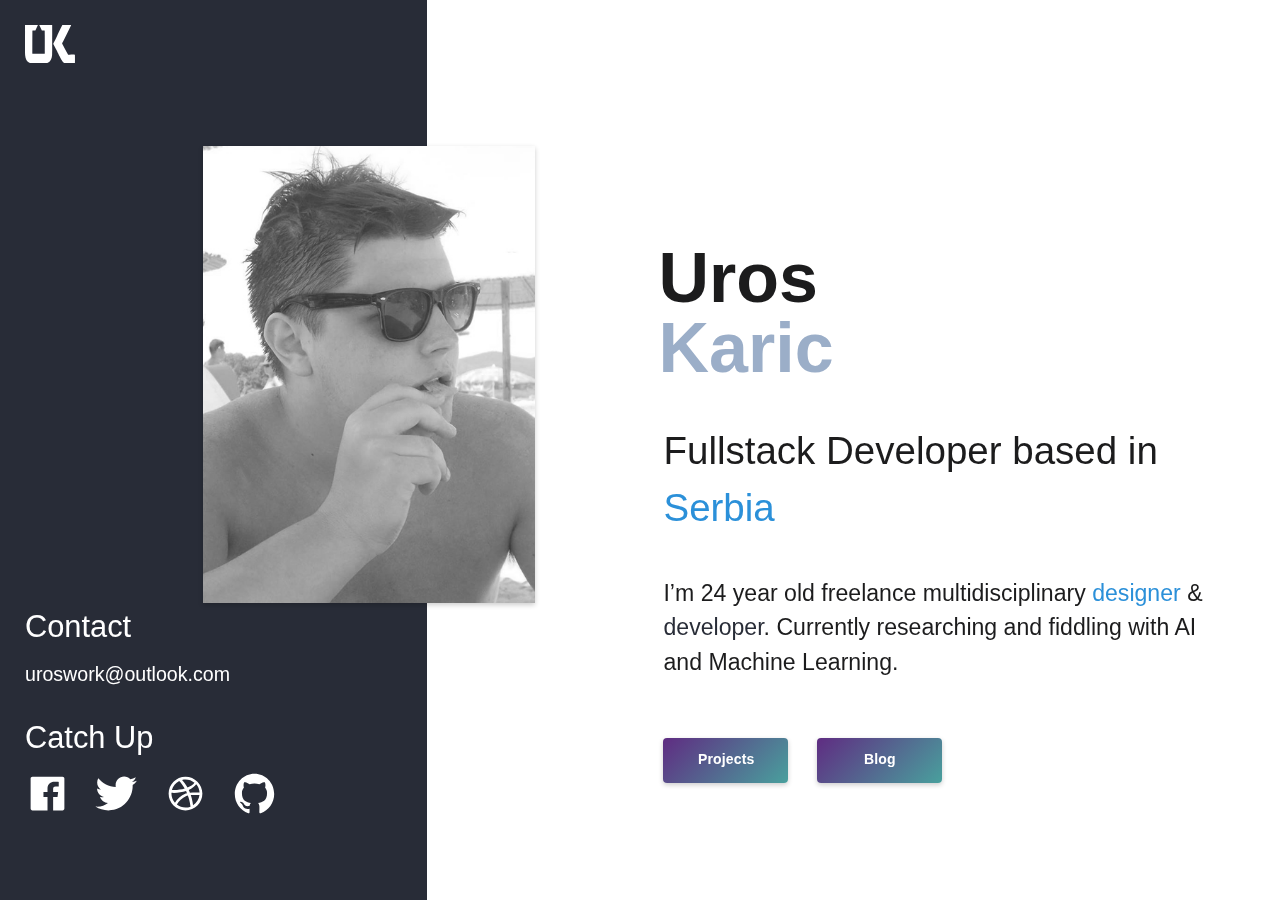
==== commit 75e92107: "Update index.html" ====
--- a/index.html
+++ b/index.html
@@ -115,7 +115,7 @@
       <div class="column contact">
         <div class="email">
           <h1>Contact</h1>
-          <a href="mailto:nowhere@nope.to">gig@uroswork.me</a>
+          <a href="mailto:nowhere@nope.to">uroswork@outlook.com</a>
         </div>
         <div class="social">
           <h1>Catch Up</h1>
